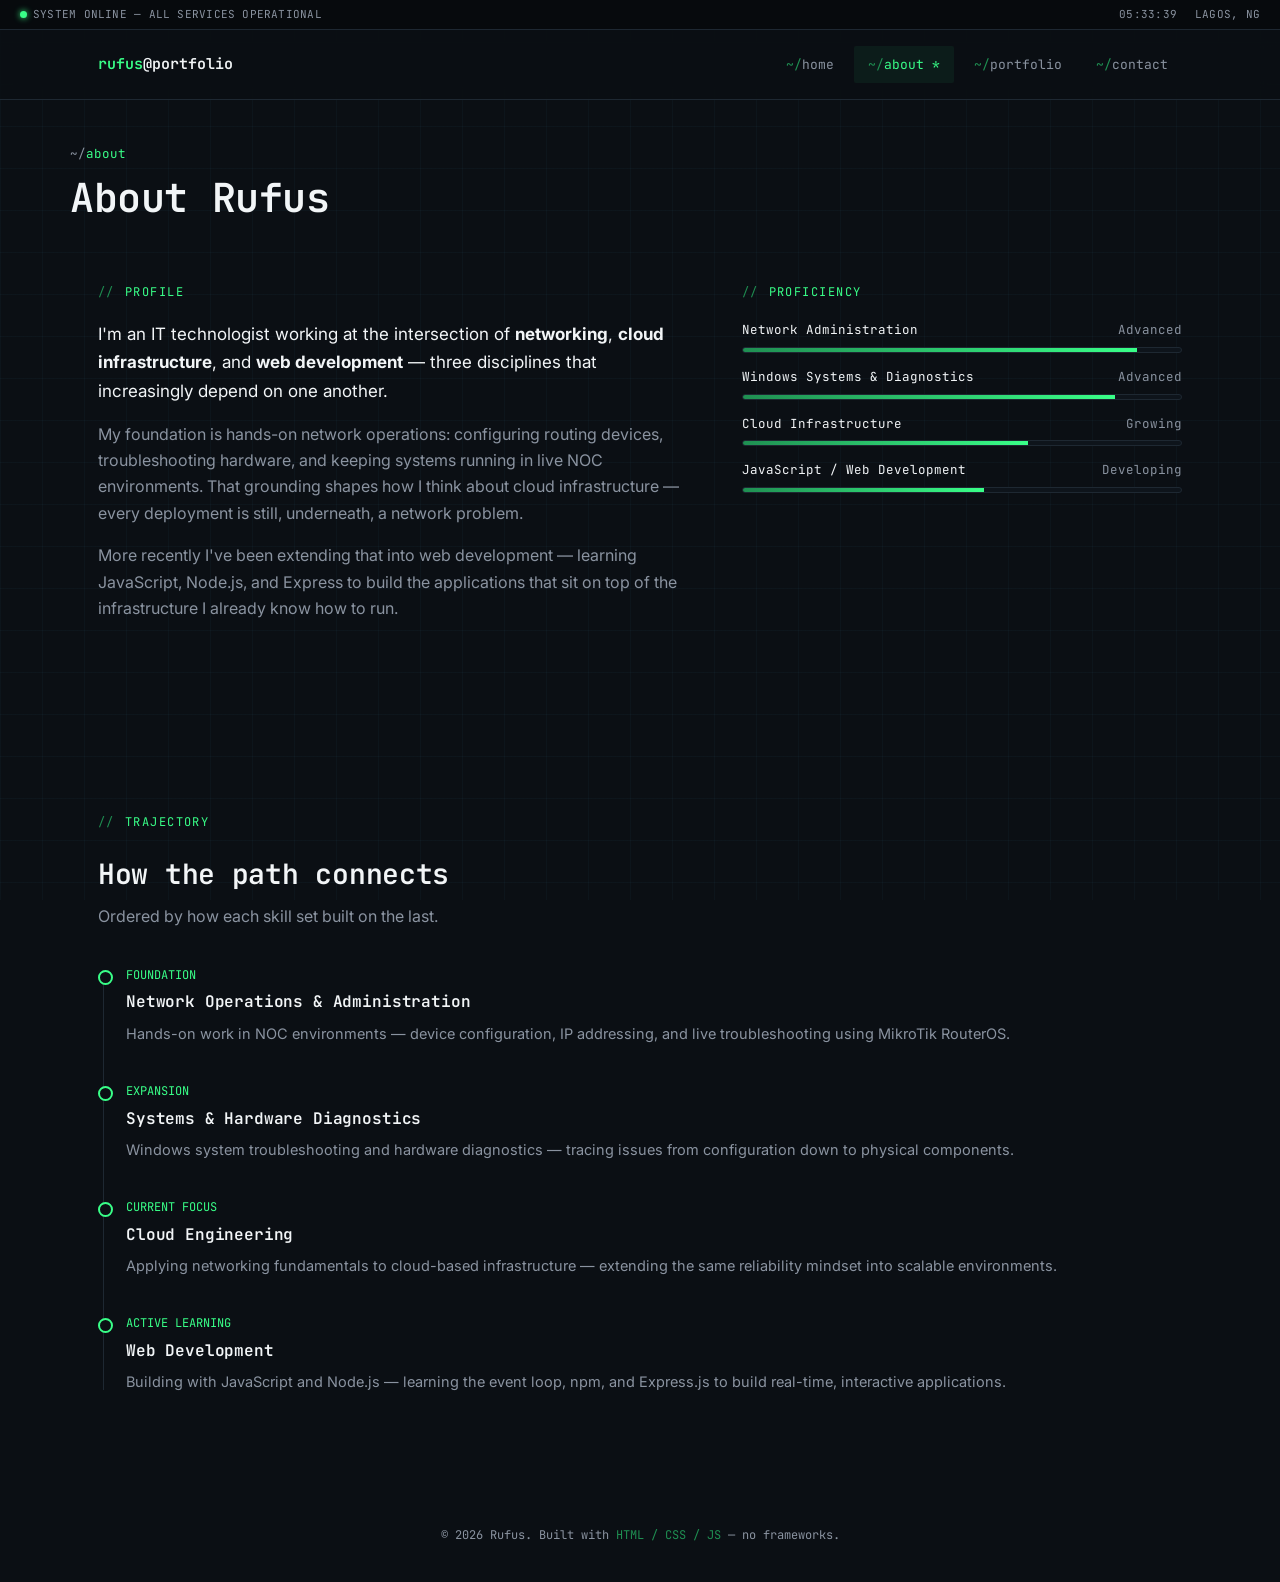
==== about.html @ 2d5509aa "Add files via upload" ====
<!DOCTYPE html>
<html lang="en">
<head>
<meta charset="UTF-8">
<meta name="viewport" content="width=device-width, initial-scale=1">
<title>About — Rufus</title>
<link rel="preconnect" href="https://fonts.googleapis.com">
<link href="https://fonts.googleapis.com/css2?family=JetBrains+Mono:wght@400;500;600;700&family=Inter:wght@400;500;600;700&display=swap" rel="stylesheet">
<link rel="stylesheet" href="assets/style.css">
</head>
<body>

<div class="gridlines"></div>

<div class="statusbar">
  <div><span class="dot"></span>SYSTEM ONLINE — ALL SERVICES OPERATIONAL</div>
  <div class="right"><span id="liveClock">00:00:00</span><span>LAGOS, NG</span></div>
</div>

<nav class="nav">
  <div class="nav-inner">
    <div class="brand"><span class="path">rufus</span>@portfolio</div>
    <ul class="navlinks" id="navLinks">
      <li><a href="index.html">home</a></li>
      <li><a href="about.html">about</a></li>
      <li><a href="portfolio.html">portfolio</a></li>
      <li><a href="contact.html">contact</a></li>
    </ul>
    <button class="navtoggle" id="navToggle" aria-label="Toggle menu"><span></span><span></span><span></span></button>
  </div>
</nav>

<main>

  <div class="pagehead wrap">
    <div class="crumb">~/<span class="seg">about</span></div>
    <h1>About Rufus</h1>
  </div>

  <section class="section" style="border-bottom:none; padding-top:32px;">
    <div class="wrap">
      <div class="hero-grid" style="align-items:start;">
        <div class="reveal">
          <div class="eyebrow">profile</div>
          <p style="font-size:17px; color:var(--text); margin-bottom:16px;">I'm an IT technologist working at the intersection of <strong>networking</strong>, <strong>cloud infrastructure</strong>, and <strong>web development</strong> — three disciplines that increasingly depend on one another.</p>
          <p style="color:var(--muted); margin-bottom:16px;">My foundation is hands-on network operations: configuring routing devices, troubleshooting hardware, and keeping systems running in live NOC environments. That grounding shapes how I think about cloud infrastructure — every deployment is still, underneath, a network problem.</p>
          <p style="color:var(--muted);">More recently I've been extending that into web development — learning JavaScript, Node.js, and Express to build the applications that sit on top of the infrastructure I already know how to run.</p>
        </div>

        <div class="reveal">
          <div class="eyebrow">proficiency</div>
          <div class="barrow">
            <div class="blabel"><span>Network Administration</span><span>Advanced</span></div>
            <div class="bartrack"><div class="barfill" data-fill="90"></div></div>
          </div>
          <div class="barrow">
            <div class="blabel"><span>Windows Systems &amp; Diagnostics</span><span>Advanced</span></div>
            <div class="bartrack"><div class="barfill" data-fill="85"></div></div>
          </div>
          <div class="barrow">
            <div class="blabel"><span>Cloud Infrastructure</span><span>Growing</span></div>
            <div class="bartrack"><div class="barfill" data-fill="65"></div></div>
          </div>
          <div class="barrow">
            <div class="blabel"><span>JavaScript / Web Development</span><span>Developing</span></div>
            <div class="bartrack"><div class="barfill" data-fill="55"></div></div>
          </div>
        </div>
      </div>
    </div>
  </section>

  <section class="section">
    <div class="wrap">
      <div class="eyebrow reveal">trajectory</div>
      <h2 style="font-size:28px; margin-bottom:6px;" class="reveal">How the path connects</h2>
      <p style="color:var(--muted); max-width:560px; margin-bottom:8px;" class="reveal">Ordered by how each skill set built on the last.</p>

      <div class="timeline">
        <div class="titem reveal">
          <div class="when">FOUNDATION</div>
          <h3>Network Operations &amp; Administration</h3>
          <p>Hands-on work in NOC environments — device configuration, IP addressing, and live troubleshooting using MikroTik RouterOS.</p>
        </div>
        <div class="titem reveal">
          <div class="when">EXPANSION</div>
          <h3>Systems &amp; Hardware Diagnostics</h3>
          <p>Windows system troubleshooting and hardware diagnostics — tracing issues from configuration down to physical components.</p>
        </div>
        <div class="titem reveal">
          <div class="when">CURRENT FOCUS</div>
          <h3>Cloud Engineering</h3>
          <p>Applying networking fundamentals to cloud-based infrastructure — extending the same reliability mindset into scalable environments.</p>
        </div>
        <div class="titem reveal">
          <div class="when">ACTIVE LEARNING</div>
          <h3>Web Development</h3>
          <p>Building with JavaScript and Node.js — learning the event loop, npm, and Express.js to build real-time, interactive applications.</p>
        </div>
      </div>
    </div>
  </section>

</main>

<footer>
  <div class="wrap">© <span id="year"></span> Rufus. Built with <span class="path">HTML / CSS / JS</span> — no frameworks.</div>
</footer>

<script src="assets/main.js"></script>
<script>document.getElementById('year').textContent = new Date().getFullYear();</script>
</body>
</html>
---- assets/style.css ----
/* ============================================================
   Rufus — Portfolio
   Palette: terminal-dark base, signal-green + cyan accents
   Type: JetBrains Mono (display/labels) + Inter (body)
   ============================================================ */

:root{
  --bg:        #0B0F14;
  --panel:     #101820;
  --panel-2:   #0E141B;
  --line:      #1E2832;
  --text:      #F2F5F7;
  --muted:     #8A93A0;
  --green:     #39FF88;
  --green-dim: #1F8F52;
  --cyan:      #5AC8FA;
  --red:       #FF5C5C;
  --radius:    2px;
  --mono: 'JetBrains Mono', 'SFMono-Regular', Consolas, monospace;
  --sans: 'Inter', -apple-system, Segoe UI, sans-serif;
}

*{ margin:0; padding:0; box-sizing:border-box; }

html{ scroll-behavior:smooth; }

body{
  background:var(--bg);
  color:var(--text);
  font-family:var(--sans);
  font-size:16px;
  line-height:1.65;
  -webkit-font-smoothing:antialiased;
}

a{ color:inherit; text-decoration:none; }

img{ max-width:100%; display:block; }

::selection{ background:var(--green); color:#04130A; }

:focus-visible{
  outline:2px solid var(--green);
  outline-offset:3px;
}

.wrap{
  max-width:1140px;
  margin:0 auto;
  padding:0 28px;
}

@media (prefers-reduced-motion: reduce){
  *{ animation-duration:0.001ms !important; transition-duration:0.001ms !important; }
}

/* ---------- background grid texture ---------- */
.gridlines{
  position:fixed;
  inset:0;
  background-image:
    linear-gradient(rgba(90,200,250,0.035) 1px, transparent 1px),
    linear-gradient(90deg, rgba(90,200,250,0.035) 1px, transparent 1px);
  background-size:42px 42px;
  pointer-events:none;
  z-index:0;
}

/* ---------- top status bar ---------- */
.statusbar{
  position:fixed;
  top:0; left:0; right:0;
  height:30px;
  display:flex;
  align-items:center;
  justify-content:space-between;
  padding:0 20px;
  background:#070A0D;
  border-bottom:1px solid var(--line);
  font-family:var(--mono);
  font-size:11px;
  color:var(--muted);
  z-index:200;
  letter-spacing:0.02em;
}
.statusbar .dot{
  display:inline-block;
  width:7px; height:7px;
  border-radius:50%;
  background:var(--green);
  margin-right:6px;
  box-shadow:0 0 6px var(--green);
  animation:pulse 2.4s infinite;
}
@keyframes pulse{
  0%,100%{ opacity:1; }
  50%{ opacity:0.35; }
}
.statusbar .right span{ margin-left:18px; }

/* ---------- nav ---------- */
.nav{
  position:fixed;
  top:30px; left:0; right:0;
  z-index:190;
  background:rgba(11,15,20,0.88);
  backdrop-filter:blur(10px);
  border-bottom:1px solid var(--line);
}
.nav-inner{
  max-width:1140px;
  margin:0 auto;
  padding:16px 28px;
  display:flex;
  align-items:center;
  justify-content:space-between;
}
.brand{
  font-family:var(--mono);
  font-weight:600;
  font-size:15px;
  color:var(--text);
}
.brand .path{ color:var(--green); }
.navlinks{
  display:flex;
  gap:6px;
  list-style:none;
  font-family:var(--mono);
  font-size:13px;
}
.navlinks a{
  display:block;
  padding:8px 14px;
  color:var(--muted);
  border-radius:var(--radius);
  transition:color .15s, background .15s;
}
.navlinks a::before{ content:"~/"; color:var(--green-dim); }
.navlinks a:hover, .navlinks a.active{
  color:var(--green);
  background:rgba(57,255,136,0.06);
}
.navlinks a.active::after{ content:" *"; color:var(--green); }

.navtoggle{
  display:none;
  flex-direction:column;
  gap:4px;
  background:none;
  border:none;
  cursor:pointer;
  padding:8px;
}
.navtoggle span{
  width:22px; height:2px; background:var(--text);
}

@media (max-width:880px){
  .navlinks{
    position:fixed;
    top:76px; left:0; right:0;
    flex-direction:column;
    gap:0;
    background:#0B0F14;
    border-bottom:1px solid var(--line);
    max-height:0;
    overflow:hidden;
    transition:max-height .25s ease;
  }
  .navlinks.open{ max-height:320px; }
  .navlinks a{ padding:14px 28px; border-bottom:1px solid var(--line); }
  .navtoggle{ display:flex; }
}

main{ position:relative; z-index:1; padding-top:96px; }

/* ---------- eyebrow / section labels ---------- */
.eyebrow{
  font-family:var(--mono);
  font-size:12px;
  letter-spacing:0.12em;
  text-transform:uppercase;
  color:var(--green);
  display:flex;
  align-items:center;
  gap:10px;
  margin-bottom:18px;
}
.eyebrow::before{ content:"//"; color:var(--green-dim); }

h1,h2,h3{
  font-family:var(--mono);
  font-weight:600;
  letter-spacing:-0.01em;
  color:var(--text);
}

.section{ padding:96px 0; border-bottom:1px solid var(--line); }
.section:last-child{ border-bottom:none; }

/* ---------- HERO ---------- */
.hero{
  padding:64px 0 100px;
  position:relative;
}
.hero-grid{
  display:grid;
  grid-template-columns:1.15fr 0.85fr;
  gap:48px;
  align-items:center;
}
@media (max-width:880px){
  .hero-grid{ grid-template-columns:1fr; }
}
.hero h1{
  font-size:clamp(34px,5vw,54px);
  line-height:1.12;
  margin-bottom:20px;
}
.hero h1 .accent{ color:var(--green); }
.hero p.lede{
  font-size:17px;
  color:var(--muted);
  max-width:520px;
  margin-bottom:32px;
}
.hero .cta-row{ display:flex; gap:14px; flex-wrap:wrap; }

.btn{
  font-family:var(--mono);
  font-size:13px;
  padding:13px 22px;
  border-radius:var(--radius);
  border:1px solid var(--line);
  display:inline-flex;
  align-items:center;
  gap:8px;
  transition:transform .12s, border-color .12s, background .12s;
  cursor:pointer;
}
.btn-primary{
  background:var(--green);
  color:#04130A;
  border-color:var(--green);
  font-weight:600;
}
.btn-primary:hover{ transform:translateY(-2px); box-shadow:0 8px 24px -8px rgba(57,255,136,0.45); }
.btn-ghost{ color:var(--text); }
.btn-ghost:hover{ border-color:var(--green); color:var(--green); }

/* terminal card in hero */
.term{
  background:var(--panel);
  border:1px solid var(--line);
  border-radius:6px;
  overflow:hidden;
  box-shadow:0 30px 60px -30px rgba(0,0,0,0.6);
}
.term-head{
  display:flex;
  align-items:center;
  gap:8px;
  padding:10px 14px;
  background:var(--panel-2);
  border-bottom:1px solid var(--line);
}
.term-head .tdot{ width:10px; height:10px; border-radius:50%; }
.term-head .t1{ background:#FF5F56; }
.term-head .t2{ background:#FFBD2E; }
.term-head .t3{ background:#27C93F; }
.term-head .title{
  margin-left:8px;
  font-family:var(--mono);
  font-size:12px;
  color:var(--muted);
}
.term-body{
  font-family:var(--mono);
  font-size:13.5px;
  padding:20px;
  color:#C9D4DC;
  min-height:230px;
}
.term-body .promptline{ color:var(--green); }
.term-body .out{ color:var(--muted); }
.term-body .cyan{ color:var(--cyan); }
.cursor{
  display:inline-block;
  width:8px; height:16px;
  background:var(--green);
  vertical-align:middle;
  animation:blink 1s steps(1) infinite;
}
@keyframes blink{ 50%{ opacity:0; } }

/* ---------- STATS STRIP ---------- */
.stats{
  display:grid;
  grid-template-columns:repeat(4,1fr);
  gap:1px;
  background:var(--line);
  border:1px solid var(--line);
  margin-top:64px;
}
.stat{
  background:var(--bg);
  padding:22px 18px;
}
.stat .num{ font-family:var(--mono); font-size:26px; color:var(--green); }
.stat .label{ font-size:12.5px; color:var(--muted); margin-top:4px; }
@media (max-width:700px){
  .stats{ grid-template-columns:repeat(2,1fr); }
}

/* ---------- DOMAIN / SKILL NODES ---------- */
.domains{
  display:grid;
  grid-template-columns:repeat(3,1fr);
  gap:22px;
  margin-top:40px;
}
@media (max-width:900px){ .domains{ grid-template-columns:1fr; } }

.node{
  background:var(--panel);
  border:1px solid var(--line);
  border-radius:6px;
  padding:26px;
  position:relative;
  transition:border-color .15s, transform .15s;
}
.node:hover{ border-color:var(--green-dim); transform:translateY(-3px); }
.node-head{
  display:flex;
  align-items:center;
  justify-content:space-between;
  margin-bottom:14px;
}
.node-head .icon{
  width:38px; height:38px;
  border:1px solid var(--line);
  border-radius:8px;
  display:flex;
  align-items:center;
  justify-content:center;
  color:var(--green);
}
.node-status{
  font-family:var(--mono);
  font-size:10.5px;
  color:var(--green);
  display:flex;
  align-items:center;
  gap:6px;
}
.node-status .d{ width:6px; height:6px; border-radius:50%; background:var(--green); box-shadow:0 0 5px var(--green); }
.node h3{ font-size:17px; margin-bottom:8px; }
.node p{ color:var(--muted); font-size:14px; margin-bottom:16px; }
.node-skills{
  display:flex; flex-wrap:wrap; gap:6px;
}
.tag{
  font-family:var(--mono);
  font-size:11px;
  padding:5px 9px;
  border:1px solid var(--line);
  border-radius:4px;
  color:#C9D4DC;
}

/* ---------- progress / proficiency bars ---------- */
.barrow{ margin-bottom:14px; }
.barrow .blabel{
  display:flex; justify-content:space-between;
  font-family:var(--mono); font-size:12.5px;
  margin-bottom:6px; color:var(--text);
}
.barrow .blabel span:last-child{ color:var(--muted); }
.bartrack{
  height:6px;
  background:var(--panel-2);
  border:1px solid var(--line);
  border-radius:3px;
  overflow:hidden;
}
.barfill{
  height:100%;
  background:linear-gradient(90deg, var(--green-dim), var(--green));
  width:0%;
  transition:width 1.1s cubic-bezier(.2,.7,.2,1);
}

/* ---------- timeline (about) ---------- */
.timeline{ position:relative; padding-left:28px; margin-top:36px; }
.timeline::before{
  content:"";
  position:absolute; left:5px; top:4px; bottom:4px;
  width:1px; background:var(--line);
}
.titem{ position:relative; padding-bottom:36px; }
.titem:last-child{ padding-bottom:0; }
.titem::before{
  content:"";
  position:absolute; left:-28px; top:4px;
  width:11px; height:11px; border-radius:50%;
  background:var(--bg); border:2px solid var(--green);
}
.titem .when{ font-family:var(--mono); font-size:12px; color:var(--green); margin-bottom:4px; }
.titem h3{ font-size:16px; margin-bottom:6px; }
.titem p{ color:var(--muted); font-size:14.5px; }

/* ---------- portfolio cards ---------- */
.filterbar{
  display:flex; gap:10px; flex-wrap:wrap;
  margin-bottom:36px;
}
.filterbtn{
  font-family:var(--mono);
  font-size:12.5px;
  padding:9px 16px;
  border:1px solid var(--line);
  border-radius:20px;
  color:var(--muted);
  background:transparent;
  cursor:pointer;
  transition:all .15s;
}
.filterbtn:hover{ color:var(--text); border-color:#33424F; }
.filterbtn.active{ color:#04130A; background:var(--green); border-color:var(--green); }

.projects{
  display:grid;
  grid-template-columns:repeat(2,1fr);
  gap:22px;
}
@media (max-width:800px){ .projects{ grid-template-columns:1fr; } }

.pcard{
  background:var(--panel);
  border:1px solid var(--line);
  border-radius:6px;
  overflow:hidden;
  transition:transform .15s, border-color .15s;
}
.pcard:hover{ transform:translateY(-3px); border-color:var(--green-dim); }
.pcard-top{
  padding:18px 22px;
  border-bottom:1px solid var(--line);
  display:flex; justify-content:space-between; align-items:center;
}
.pcard-top .ptype{ font-family:var(--mono); font-size:11px; color:var(--cyan); text-transform:uppercase; letter-spacing:.06em; }
.pcard-top .pstate{ font-family:var(--mono); font-size:11px; color:var(--green); }
.pcard-body{ padding:22px; }
.pcard h3{ font-size:17px; margin-bottom:10px; }
.pcard p{ color:var(--muted); font-size:14px; margin-bottom:16px; }
.pcard .stack{ display:flex; flex-wrap:wrap; gap:6px; }
.pcard[data-cat]{ }

/* ---------- contact ---------- */
.contact-grid{
  display:grid;
  grid-template-columns:0.9fr 1.1fr;
  gap:54px;
}
@media (max-width:880px){ .contact-grid{ grid-template-columns:1fr; } }

.cline{
  display:flex; align-items:flex-start; gap:14px;
  padding:16px 0;
  border-bottom:1px solid var(--line);
}
.cline:last-child{ border-bottom:none; }
.cline .k{ font-family:var(--mono); font-size:12px; color:var(--green); min-width:90px; padding-top:2px; }
.cline .v{ font-size:15px; color:var(--text); }
.cline .v .sub{ color:var(--muted); font-size:13px; display:block; margin-top:2px; }

.field{ margin-bottom:20px; }
.field label{
  display:block;
  font-family:var(--mono);
  font-size:12px;
  color:var(--muted);
  margin-bottom:8px;
}
.field input, .field textarea{
  width:100%;
  background:var(--panel);
  border:1px solid var(--line);
  border-radius:4px;
  padding:13px 14px;
  color:var(--text);
  font-family:var(--sans);
  font-size:14.5px;
  resize:vertical;
  transition:border-color .15s;
}
.field input:focus, .field textarea:focus{
  border-color:var(--green);
  outline:none;
}
.field .err{
  color:var(--red);
  font-size:12px;
  font-family:var(--mono);
  margin-top:6px;
  display:none;
}
.field.invalid input, .field.invalid textarea{ border-color:var(--red); }
.field.invalid .err{ display:block; }

#formStatus{
  display:none;
  font-family:var(--mono);
  font-size:13px;
  padding:14px 16px;
  border-radius:4px;
  margin-top:18px;
}
#formStatus.show{ display:block; }
#formStatus.ok{ background:rgba(57,255,136,0.08); border:1px solid var(--green-dim); color:var(--green); }

/* ---------- footer ---------- */
footer{
  padding:36px 0;
  text-align:center;
  font-family:var(--mono);
  font-size:12px;
  color:var(--muted);
}
footer .path{ color:var(--green-dim); }

/* ---------- page header (non-home pages) ---------- */
.pagehead{
  padding:48px 0 10px;
}
.pagehead h1{ font-size:clamp(28px,4vw,40px); margin-bottom:10px; }
.pagehead .crumb{
  font-family:var(--mono);
  font-size:12.5px;
  color:var(--muted);
}
.pagehead .crumb .seg{ color:var(--green); }

/* reveal-on-scroll */
.reveal{ opacity:0; transform:translateY(16px); transition:opacity .6s ease, transform .6s ease; }
.reveal.in{ opacity:1; transform:translateY(0); }
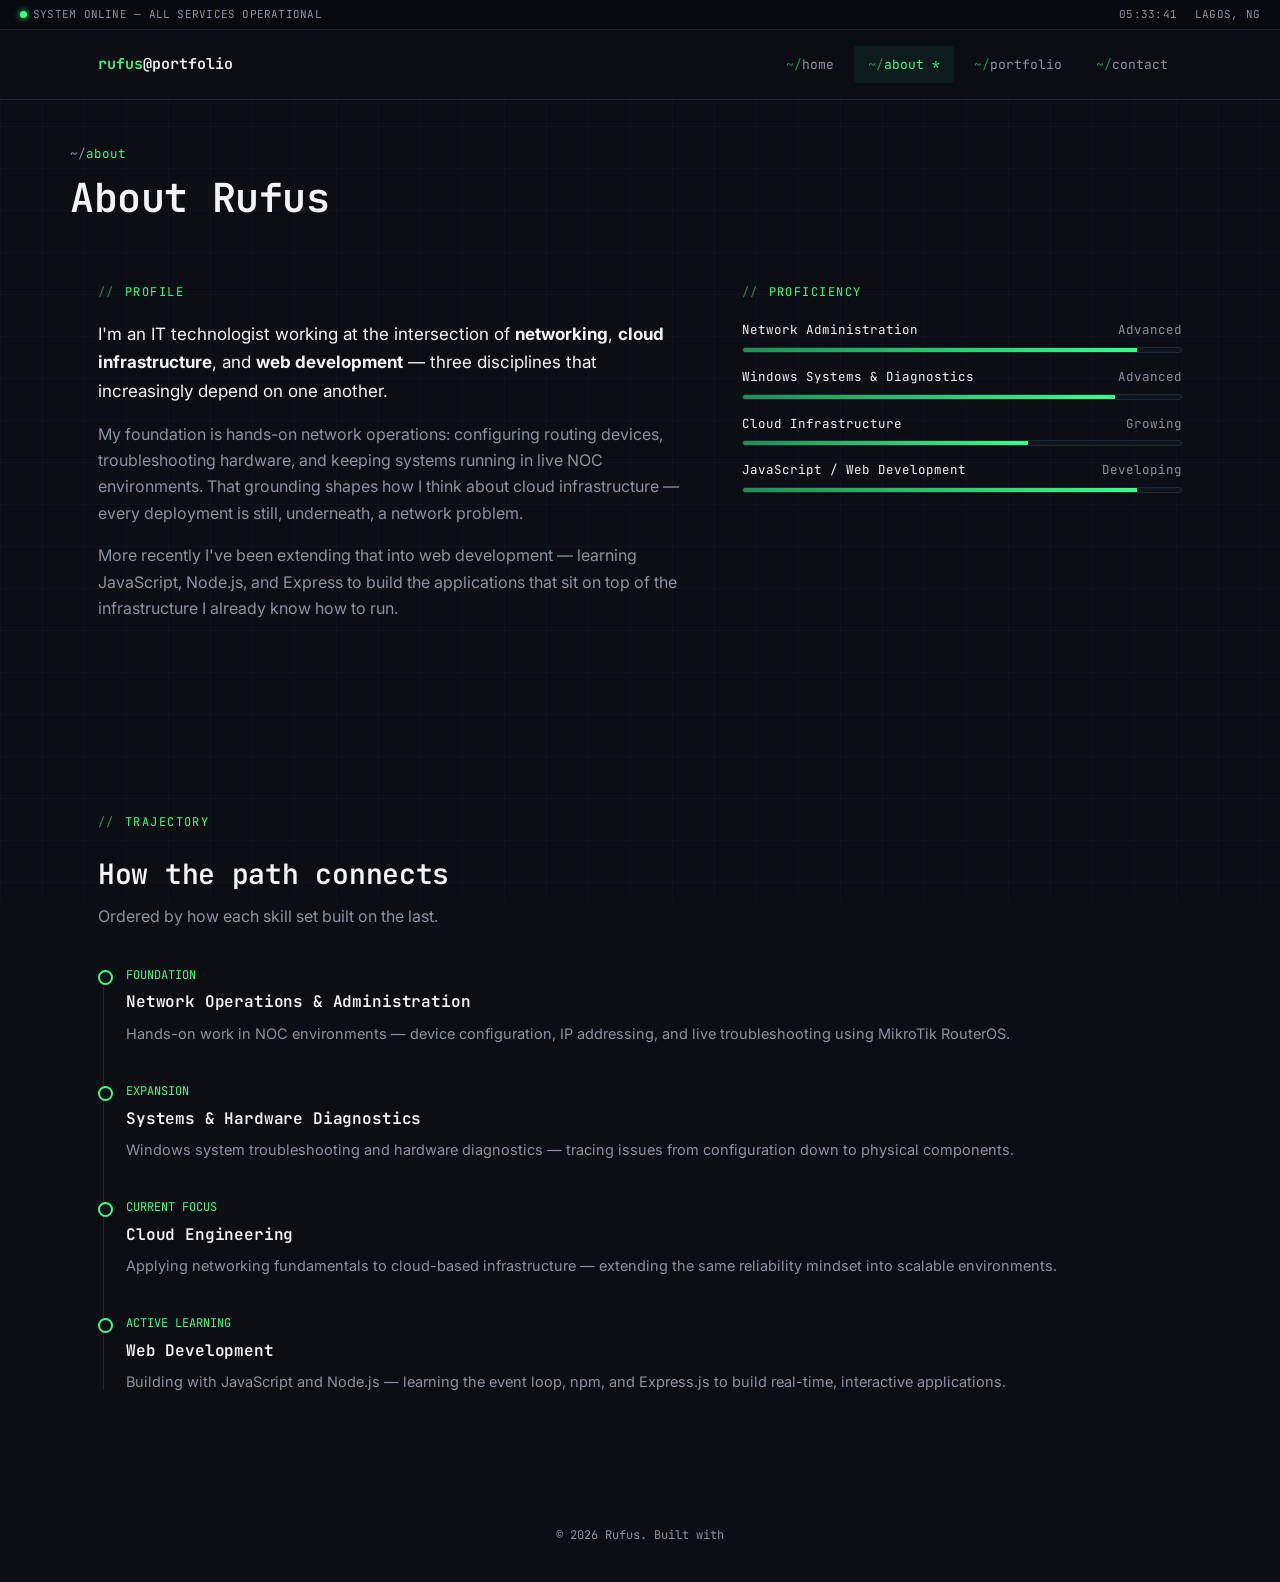
==== commit 4ef61fd3: "Update about.html" ====
--- a/about.html
+++ b/about.html
@@ -63,7 +63,7 @@
           </div>
           <div class="barrow">
             <div class="blabel"><span>JavaScript / Web Development</span><span>Developing</span></div>
-            <div class="bartrack"><div class="barfill" data-fill="55"></div></div>
+            <div class="bartrack"><div class="barfill" data-fill="90"></div></div>
           </div>
         </div>
       </div>
@@ -104,7 +104,7 @@
 </main>
 
 <footer>
-  <div class="wrap">© <span id="year"></span> Rufus. Built with <span class="path">HTML / CSS / JS</span> — no frameworks.</div>
+  <div class="wrap">© <span id="year"></span> Rufus. Built with <span class="path"></span> </div>
 </footer>
 
 <script src="assets/main.js"></script>
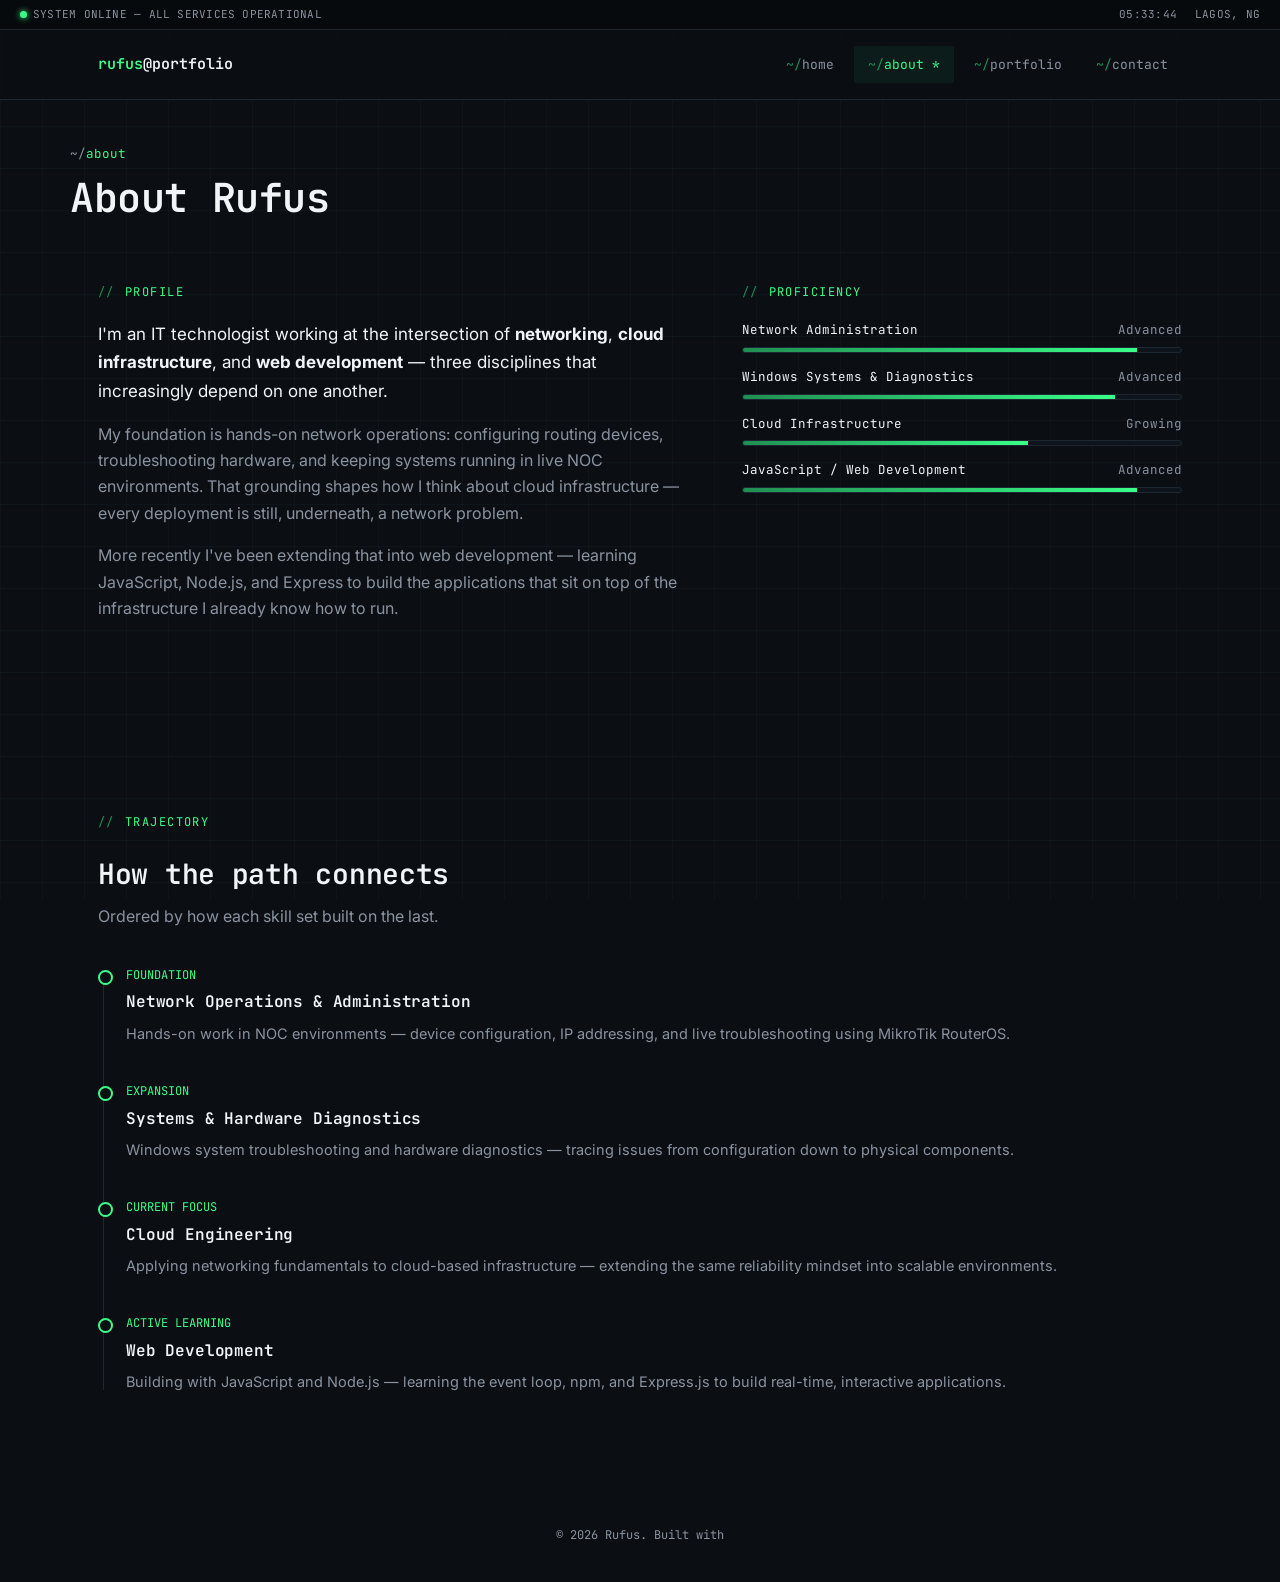
==== commit 268e91b9: "Update about.html" ====
--- a/about.html
+++ b/about.html
@@ -62,7 +62,7 @@
             <div class="bartrack"><div class="barfill" data-fill="65"></div></div>
           </div>
           <div class="barrow">
-            <div class="blabel"><span>JavaScript / Web Development</span><span>Developing</span></div>
+            <div class="blabel"><span>JavaScript / Web Development</span><span>Advanced</span></div>
             <div class="bartrack"><div class="barfill" data-fill="90"></div></div>
           </div>
         </div>
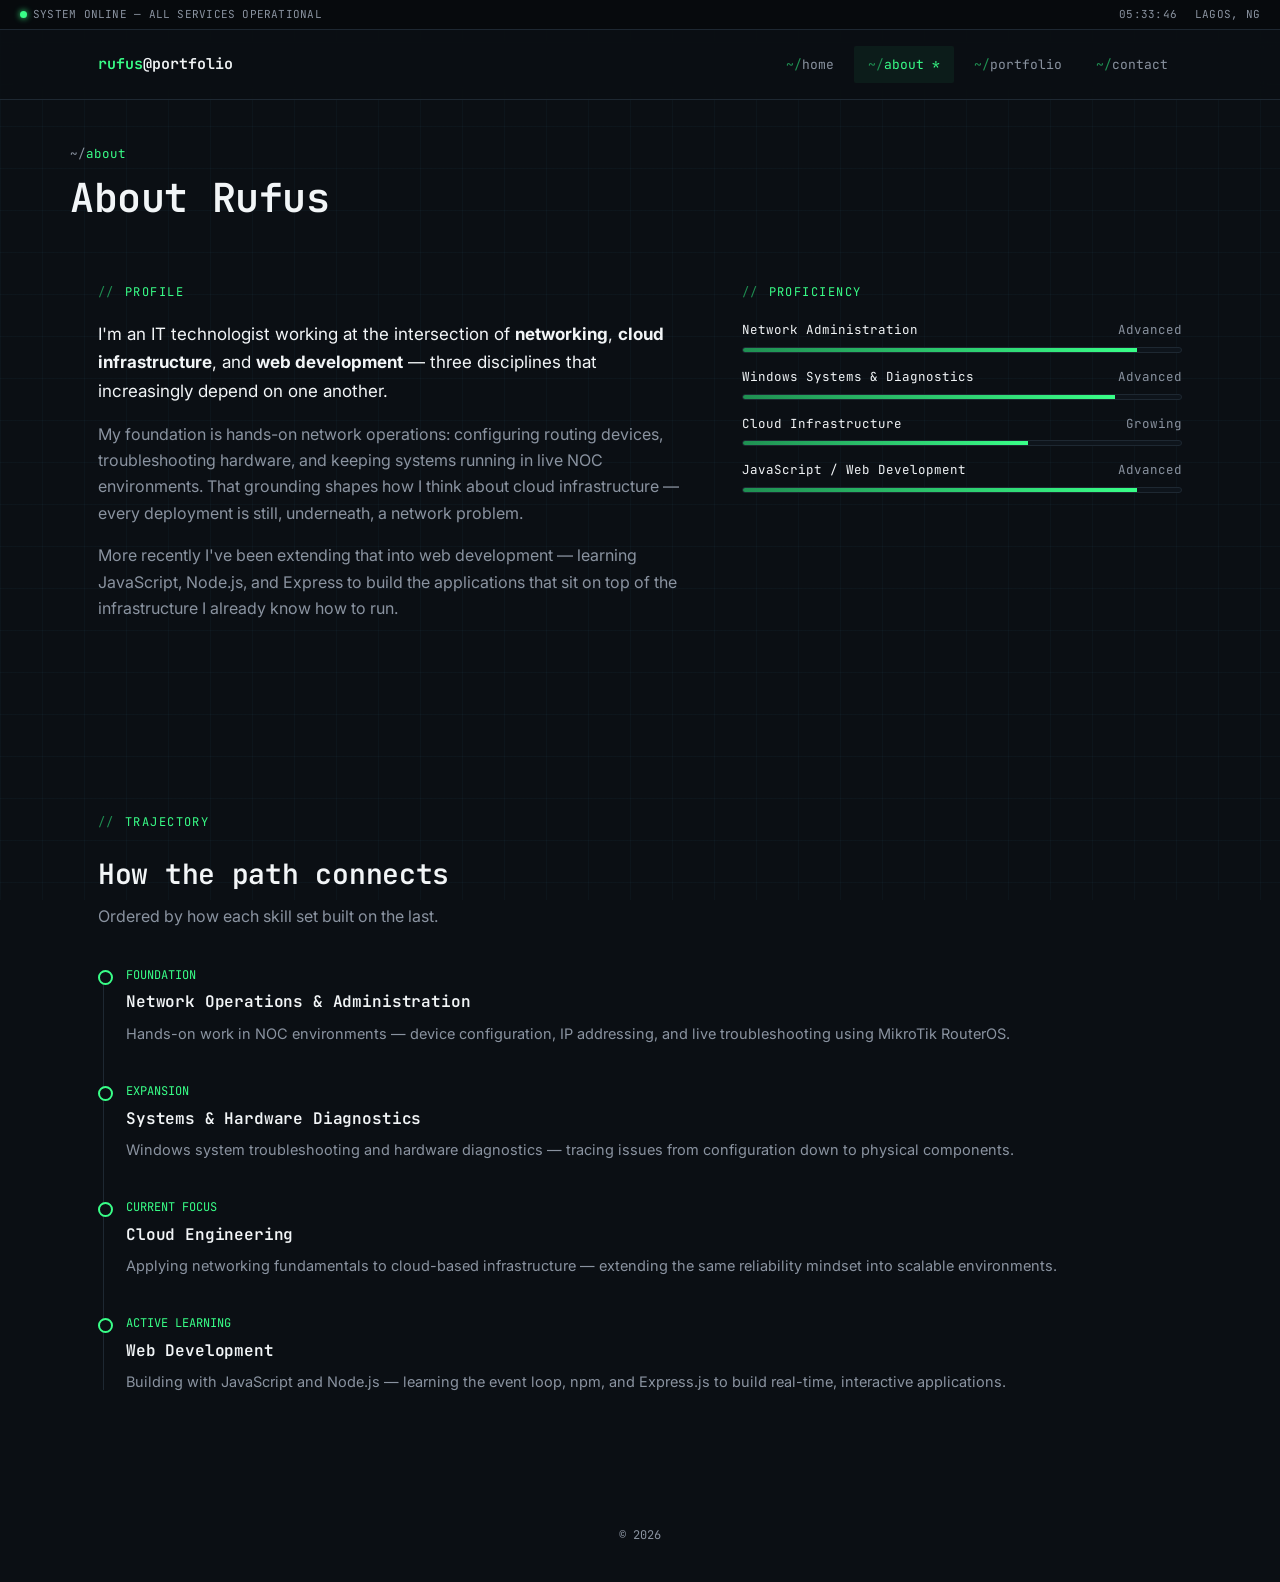
==== commit 1846908d: "Update about.html" ====
--- a/about.html
+++ b/about.html
@@ -104,7 +104,7 @@
 </main>
 
 <footer>
-  <div class="wrap">© <span id="year"></span> Rufus. Built with <span class="path"></span> </div>
+  <div class="wrap">© <span id="year"></span></div>
 </footer>
 
 <script src="assets/main.js"></script>
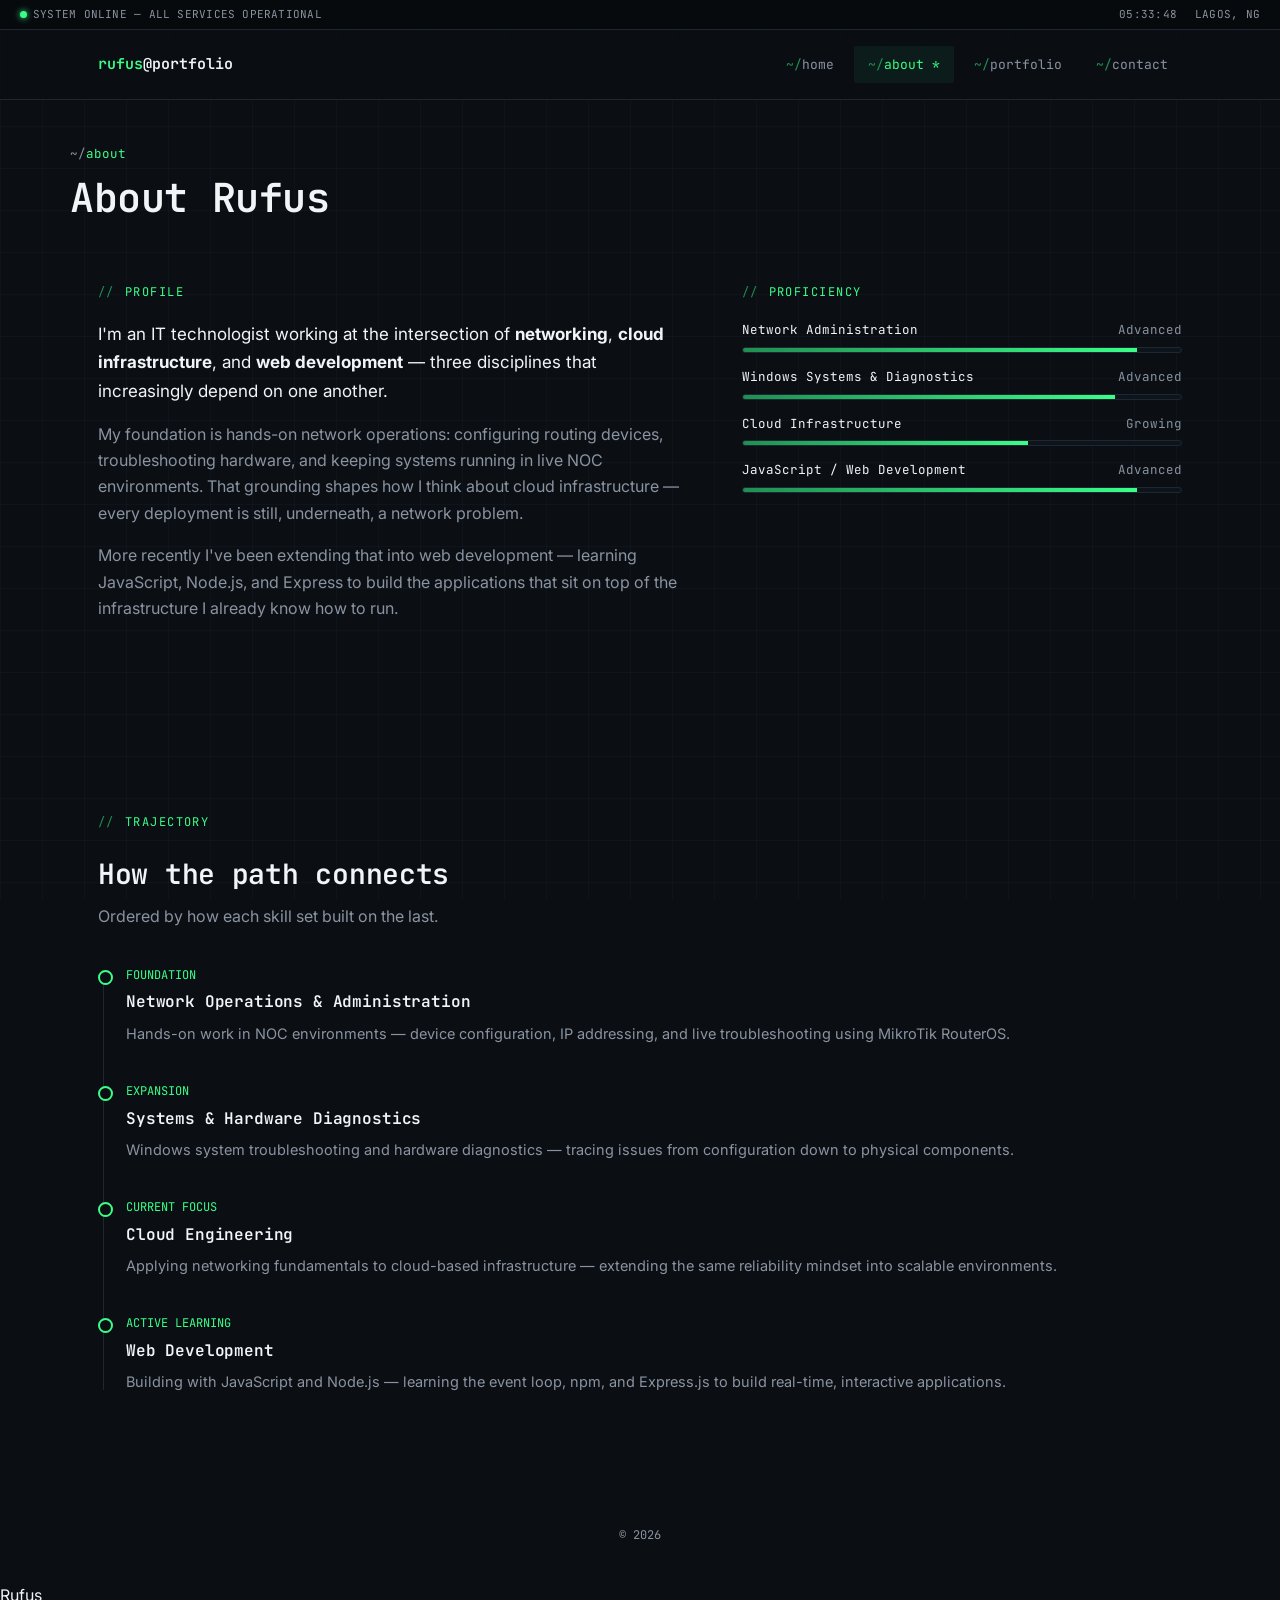
==== commit 0d8b1336: "Update about.html" ====
--- a/about.html
+++ b/about.html
@@ -108,6 +108,6 @@
 </footer>
 
 <script src="assets/main.js"></script>
-<script>document.getElementById('year').textContent = new Date().getFullYear();</script>
+Rufus <script>document.getElementById('year').textContent = new Date().getFullYear();</script>
 </body>
 </html>
